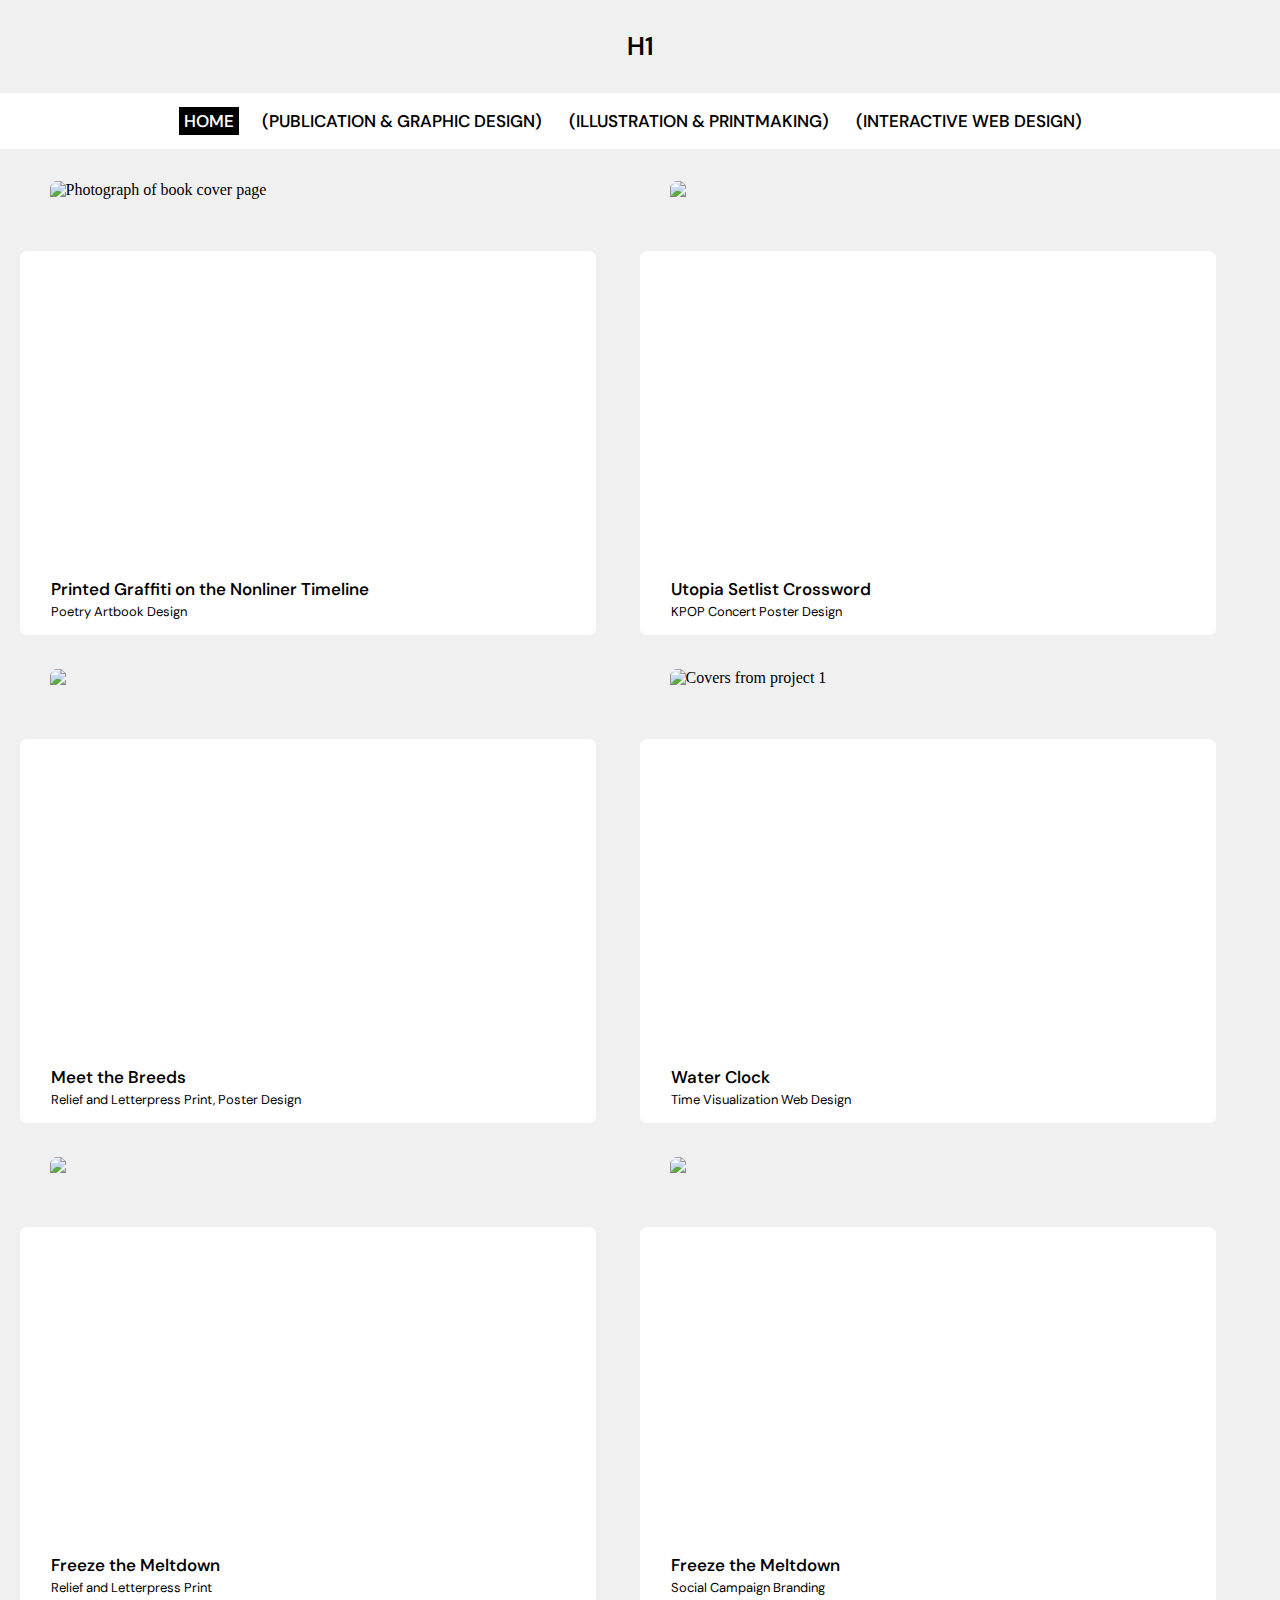
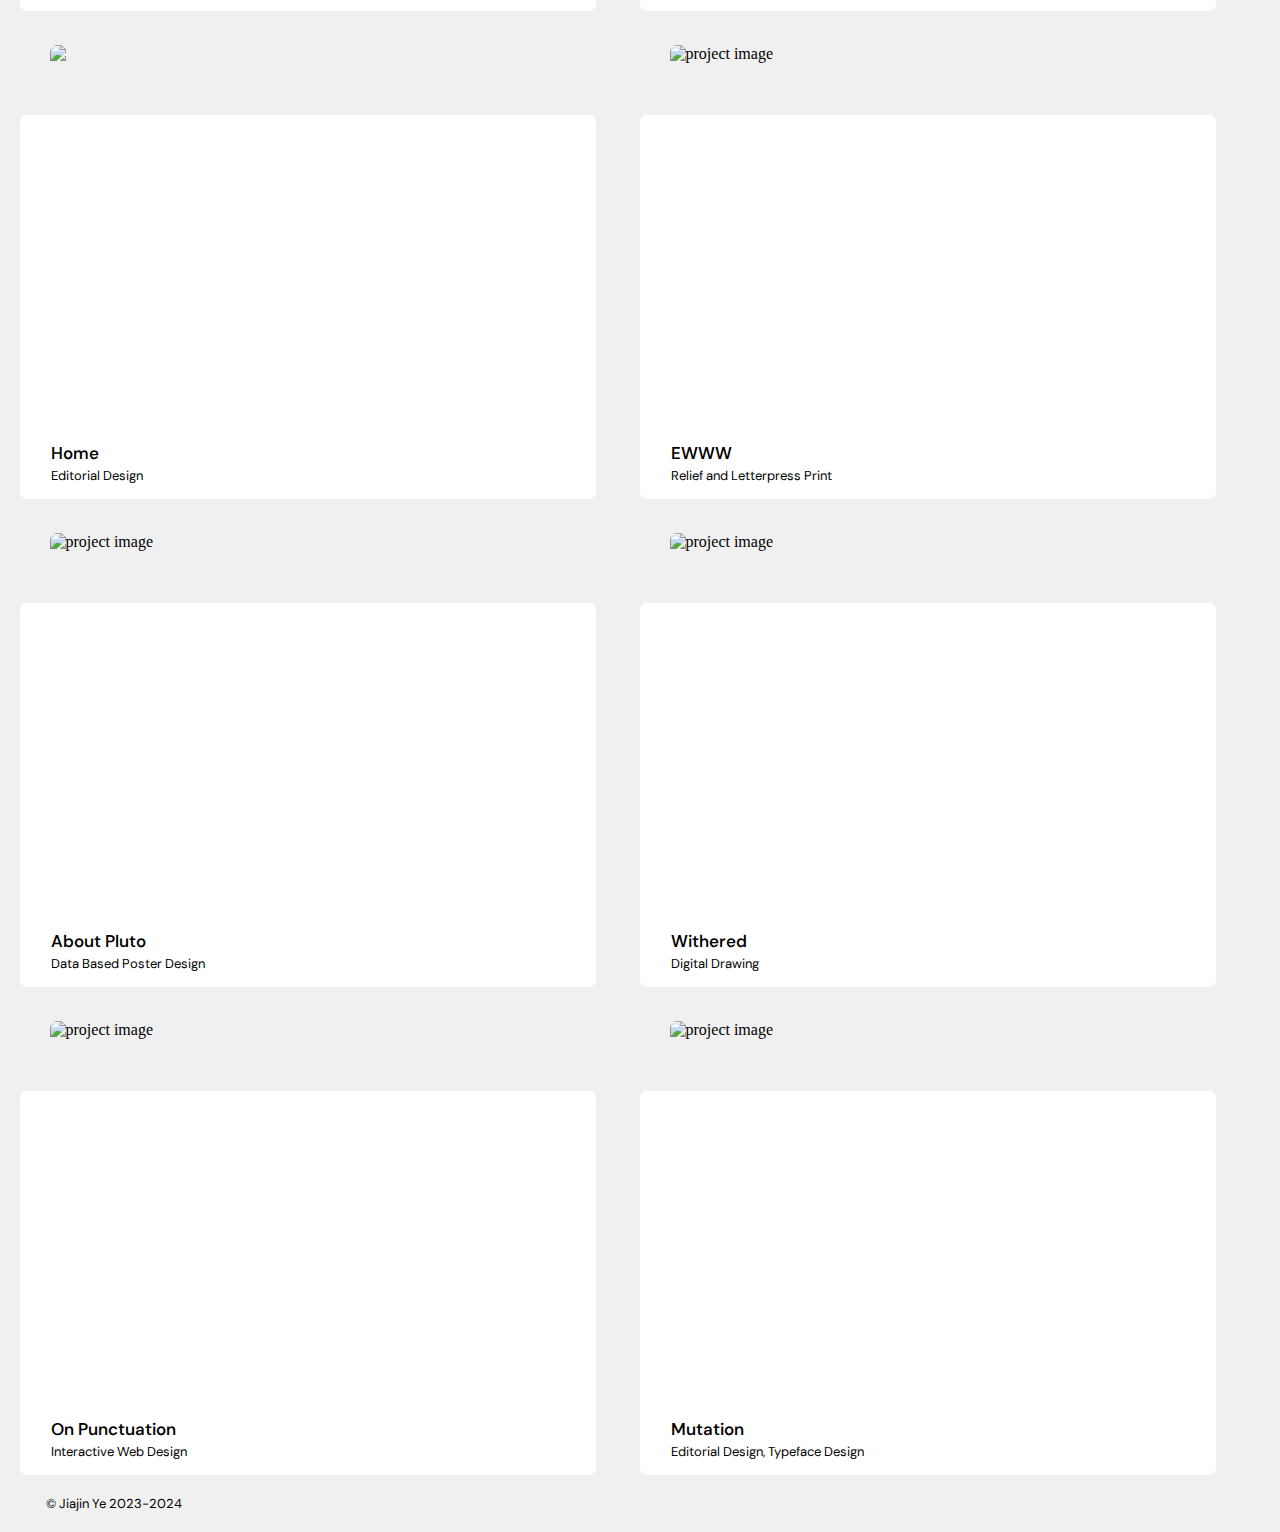
==== index.html @ 055fc0ec "remove" ====
<!DOCTYPE html>
<html>
    <head>
        <title>H1</title>
        <link rel="shortcut icon" type="image/png" href="images/favicon.png">
        <link rel="stylesheet" href="style.css">
        <link rel="stylesheet" href="style/reset.css">
        <link rel="preconnect" href="https://fonts.googleapis.com">
        <link rel="preconnect" href="https://fonts.gstatic.com" crossorigin>
        <link href="https://fonts.googleapis.com/css2?family=DM+Sans:ital,opsz,wght@0,9..40,100..1000;1,9..40,100..1000&display=swap" rel="stylesheet">
    </head>

<body>
    <!-- <div class="h1-container">
        <div class="h1-1"><span><h1>CORE2:<br>INTERACTION</h1></span></div> <div class="h1-2"><h1>CLASS HOMEPAGE</h1</div> <div class="h1-3"><h1>JIAJIN YE</h1></div>
    </div> -->

    <div class="heading-container">
        <a href="#"><h1>H1</h1></a>
    </div>

<div class="buttons">
    <input type="button" id="all" value="Home" onclick="showAll()">
    <input type="button" id="graphic" value="(Publication & Graphic Design)" onclick="showGraphics()">
    <input type="button" id="print" value="(Illustration & Printmaking)" onclick="showPrintmaking()">
    <input type="button" id="web" value="(Interactive Web Design)" onclick="showWeb()">
</div>

    <div class="entries">
    <div class="container">
        <!-- Printed_Graffiti -->
        <div class="card" id="gra-6">
            <div class="img">
                <a href="printed-graffiti/">
                    <img src="images/printed_graffiti.jpg" alt="Photograph of book cover page">
                </a>
            </div>
            <div class="text">
                    <div class="h2">
                        <h2>Printed Graffiti on the Nonliner Timeline</h2>
                    </div>
                <p>Poetry Artbook Design</p>
            </div>
        </div>

        <!-- Utopia_Poster -->
        <div class="card" id="gra-5">
            <div class="img">
                <a href="utopia-setlist-poster/">
                    <img src="images/utopia_setlist.jpg">
                </a>
            </div>
            <div class="text">
                <h2>Utopia Setlist Crossword</h2>
                <p>KPOP Concert Poster Design</p>
            </div>
        </div>

        <!-- Meet_the_ Breeds -->
        <div class="card" id="pmk-4">
            <div class="img">
                <a href="https://yyyzzx.github.io/core2-interaction/exercise-2/">
                    <img src="images/meet_the_breeds.jpg">
                </a>
            </div>
            <div class="text">
                <h2>Meet the Breeds</h2>
                <p>Relief and Letterpress Print, Poster Design</p>
            </div>
        </div>

        <!-- Water_Clock -->
        <div class="card" id="web-2">
            <div class="img">
                <a href="https://yyyzzx.github.io/on-punctuation/">
                    <img src="images/water_clock.gif" alt="Covers from project 1">
                </a>
            </div>
            <div class="text">
                <h2>Water Clock</h2></th>
                <p>Time Visualization Web Design</p>
            </div>
        </div>

        <!-- Freeze_the_Meltdown_PMK -->
        <div class="card" id="pmk-3">
            <div class="img">
                <a href="https://yyyzzx.github.io/core2-interaction/exercise-3/">
                    <img src="images/freeze_the_meltdown1.jpg">
                </a>
            </div>
            <div class="text">
                <h2>Freeze the Meltdown</h2></th>
                <p>Relief and Letterpress Print</p>
            </div>
        </div>

        <!-- Freeze_the_Meltdown_BRANDING -->
        <div class="card" id="gra-4">
            <div class="img">
                <a href="https://yyyzzx.github.io/core2-interaction/exercise-4/">
                    <img src="images/freeze_the_meltdown2.jpg">
                </a>
            </div>
            <div class="text">
                <h2>Freeze the Meltdown</h2></th>
                <p>Social Campaign Branding</p>
            </div>
        </div>

        <!-- Home -->
        <div class="card" id="gra-3">
            <div class="img">
                <a href="https://yyyzzx.github.io/core2-interaction/exercise-5/">
                    <img src="images/home.jpg">
                </a>
            </div>
            <div class="text">
                <h2>Home</h2>
                <p>Editorial Design</p>
            </div>
        </div>

        <!-- Ewww -->
        <div class="card" id="pmk-2">
            <div class="img">
                <a href="https://yyyzzx.github.io/i-was-there/">
                    <img src="images/ewww.jpg" alt="project image">
                </a>
            </div>
            <div class="text">
                <h2>EWWW</h2>
                <p>Relief and Letterpress Print</p>
            </div>
        </div>

        <!-- Pluto -->
        <div class="card" id="gra-2">
            <div class="img">
                <a href="https://yyyzzx.github.io/core2-interaction/exercise-6/">
                    <img src="images/pluto.jpg" alt="project image">
                </a>
            </div>
            <div class="text">
                    <h2>About Pluto</h2></th>
                <p>Data Based Poster Design</p>
            </div>
        </div>

        <!-- Petals -->
        <div class="card" id="pmk-1">
            <div class="img">
                <a href="https://yyyzzx.github.io/core2-interaction/exercise-7/">
                    <img src="images/petals.jpg" alt="project image">
                </a>
            </div>
            <div class="text">
                <h2>Withered</h2>
                <p>Digital Drawing</p>
            </div>
        </div>

        <!-- On_Punctuation -->
        <div class="card" id="web-1">
            <div class="img">
                <a href="https://yyyzzx.github.io/core2-interaction/exercise-8/">
                    <img src="images/on_punctuation.gif" alt="project image">
                </a>
            </div>
            <div class="text">
                <h2>On Punctuation</h2>
                <p>Interactive Web Design</p>
            </div>
        </div>

        <!-- Mutation -->
        <div class="card" id="gra-1">
            <div class="img">
                <a href="https://yyyzzx.github.io/core2-interaction/exercise-8/">
                    <img src="images/mutation.jpg" alt="project image">
                </a>
            </div>
            <div class="text">
                <h2>Mutation</h2>
                <p>Editorial Design, Typeface Design</p>
            </div>
        </div>

        <!--
        <div class="card">
            <div class="img">
                <a href="#">
                    <img src="images/project-img.GIF" alt="project image">
                </a>
            </div>
            <div class="text">
                <table>
                    <tr>
                        <th><h3>Project 8</h3></th>
                        <th><div class="right"><h3>November 7<sup>th</sup>-13<sup>th</sup></h3></div></th>
                    </tr>
                </table>
                <h2>Project Name</h2>
                <p>Description.</p>
            </div>
        </div>
        -->
    </div>
    <footer>
        <p>© Jiajin Ye 2023-2024</p>
    </footer>
<script src="script.js"></script>
</body>
</html>
---- style.css ----
@font-face {
    font-family: Optima;
    src: url(/fonts/Optima.ttc)
}

body {
    background-color: rgb(240, 240, 240);
}

.heading-container {
    margin: 30px 20px 30px 20px;
}

h1 {
    font-family: "DM Sans", sans-serif;
    font-size: 2vw;
    word-spacing: 0px;
    font-weight: 600;
    text-transform: uppercase;
    text-align: center;
}

header {
    height:80px;
    width: 100%;
    z-index: 2;
    align-items: center;
    text-align: center;
}

header li {
    display: inline;
    color: black;
    margin: 0 8vw;
    font-family: "Optima", sans-serif;
    font-size: 11pt;
    vertical-align: middle;
}

.homepage {
    background-color: white;
    border: 2px black dotted;
    padding: 13px;
}

.about,
.references {
    background-color: white;
    border: none;
    padding: 15px;
    margin-top: 16px;
    cursor: pointer;
}

.container {
    margin-top: 30px;
    width: 100vw;
    position: relative;
    display: flex;
    justify-content: center;
    align-items: center;
    flex-wrap: wrap;
    width: calc(100vw  - 15px);
    left: -15px;
    /* padding: 4vw 0 0 0; */
}

.card {
    position: relative;
    /* width: 28.5vw;
    height: 19vw; */
    width: 45vw;
    height: 30vw;
    background-color: white;
    margin: 52px 22px;
    border-radius: 7px;
    /* box-shadow: 0 10px 10px rgba(0, 0, 0, 0.2); */
    transition: 0.5s;
    display: block;
}

.card:hover {
    box-shadow: 0 15px 15px rgba(0, 0, 0, 0.2);
}

.img {
    position: relative;
    width: 45vw;
    height: 30vw;
    border-radius: 7px;
    overflow: hidden;
    top: -70px;
    left: 30px;
    /* box-shadow: 0 10px 10px rgba(0, 0, 0, 0.15); */
}

.img img {
    width: 100%;
    transition: 0.5s;
}

.img img:hover {
    scale: 1.05;
    transition: 0.5s;
}

.text {
    /* position: relative; */
    /* top: -30px; */
    margin: -60px 30px 0 30px;
    padding: 0px 0;
    /* text-align: center; */
    color: black;
    /* visibility: hidden; */
    /* opacity: 0; */
    /* transition: 0.5s ease-in-out; */
}

.text p, footer {
    font-family: "DM sans", sans-serif;
    /* font-style: italic; */
    text-align: left;
    /* margin-top: 10px; */
    font-size: 13px;
    color: black;
    padding: 0 1px;
}

h2 {
    font-family: "DM sans", sans-serif;
    font-optical-sizing: normal;
    font-weight: 560;
    padding: 2px 1px;
    font-size: 17px;
    line-height: 20px;
    margin: 2px 0;
    display: inline-block;
    text-align: left;
    transition: 0.5s;
}

h2:hover {
    background-color: black;
    color: white;
    padding: 2px 1px;
    cursor: pointer;
    transition: 0.5s;
}

.buttons {
    display: flex;
    align-items: center;
    justify-content: center;
    background-color: white;
    padding: 10px 0;
    margin-bottom: 50px;
}

#projects, #all, #graphic, #print, #web  {
    margin-right: 1.2vw;
}

input[type=button] {
    font-family: "DM sans", sans-serif;
    font-optical-sizing: normal;
    font-weight: 560;
    font-size: 17px;

    text-transform: uppercase;
    text-align: center;
    color: black;
    padding: 3px 5px;
    margin: 4px 2px;
    /* border-radius: 30px;
    border: 2px black solid; */
    transition: 0.5s;
}

input[type=button]:hover, #all {
    background-color: black;
    color: white;
    transition: 0.5s;
    cursor: pointer;
}

footer {
    display: flex;
    justify-content: start;
    margin: -32px 0 20px 45px;
}

@media (max-width: 1030px) {
    .heading-container {
        margin: 30px 20px;
    }
    h1 {
        font-size: 7vw;
        text-align: left;
        margin-left: calc(6.5vw - 15px);
        font-weight: 700;
    }
    h2 {
        font-family: "DM sans", sans-serif;
        font-optical-sizing: normal;
        font-weight: 560;
        padding: 2px 1px;
        font-size: 27px;
        line-height: 35px;
        margin: 2px 0;
    }
    .card, .img {
        width: 87vw;
        height: 58vw;
    }
    .card {
        margin: 60px 0px;
    }
    .img {
        top: -90px;
        left: 30px;
        /* box-shadow: 0 10px 10px rgba(0, 0, 0, 0.15); */
    }
    .buttons {
        padding-left: calc(13vw / 2);
        justify-content: start;
        flex-direction: column;
        justify-content: start;
        align-items: start;
        padding-top: 20px 0;
        margin-bottom: 60px;
    }
    input[type=button] {
        padding: 2px 1px;
        font-size: 27px;
        padding: 3px 5px;
        margin: 8px 2px;
    }
    #graphic, #web, #print {
        position: relative;
        /* left: 10px; */
    }
    .container {
        left: -15px;
        width: 100vw;
    }
    .text p, footer{
        font-size: 19px;
    }
    .text {
        margin: -82px 30px 0 30px;
    }
    footer {
        margin: -20px 0 40px calc(6.5vw - 15px);
    }
}

@media (max-width: 760px) {

}
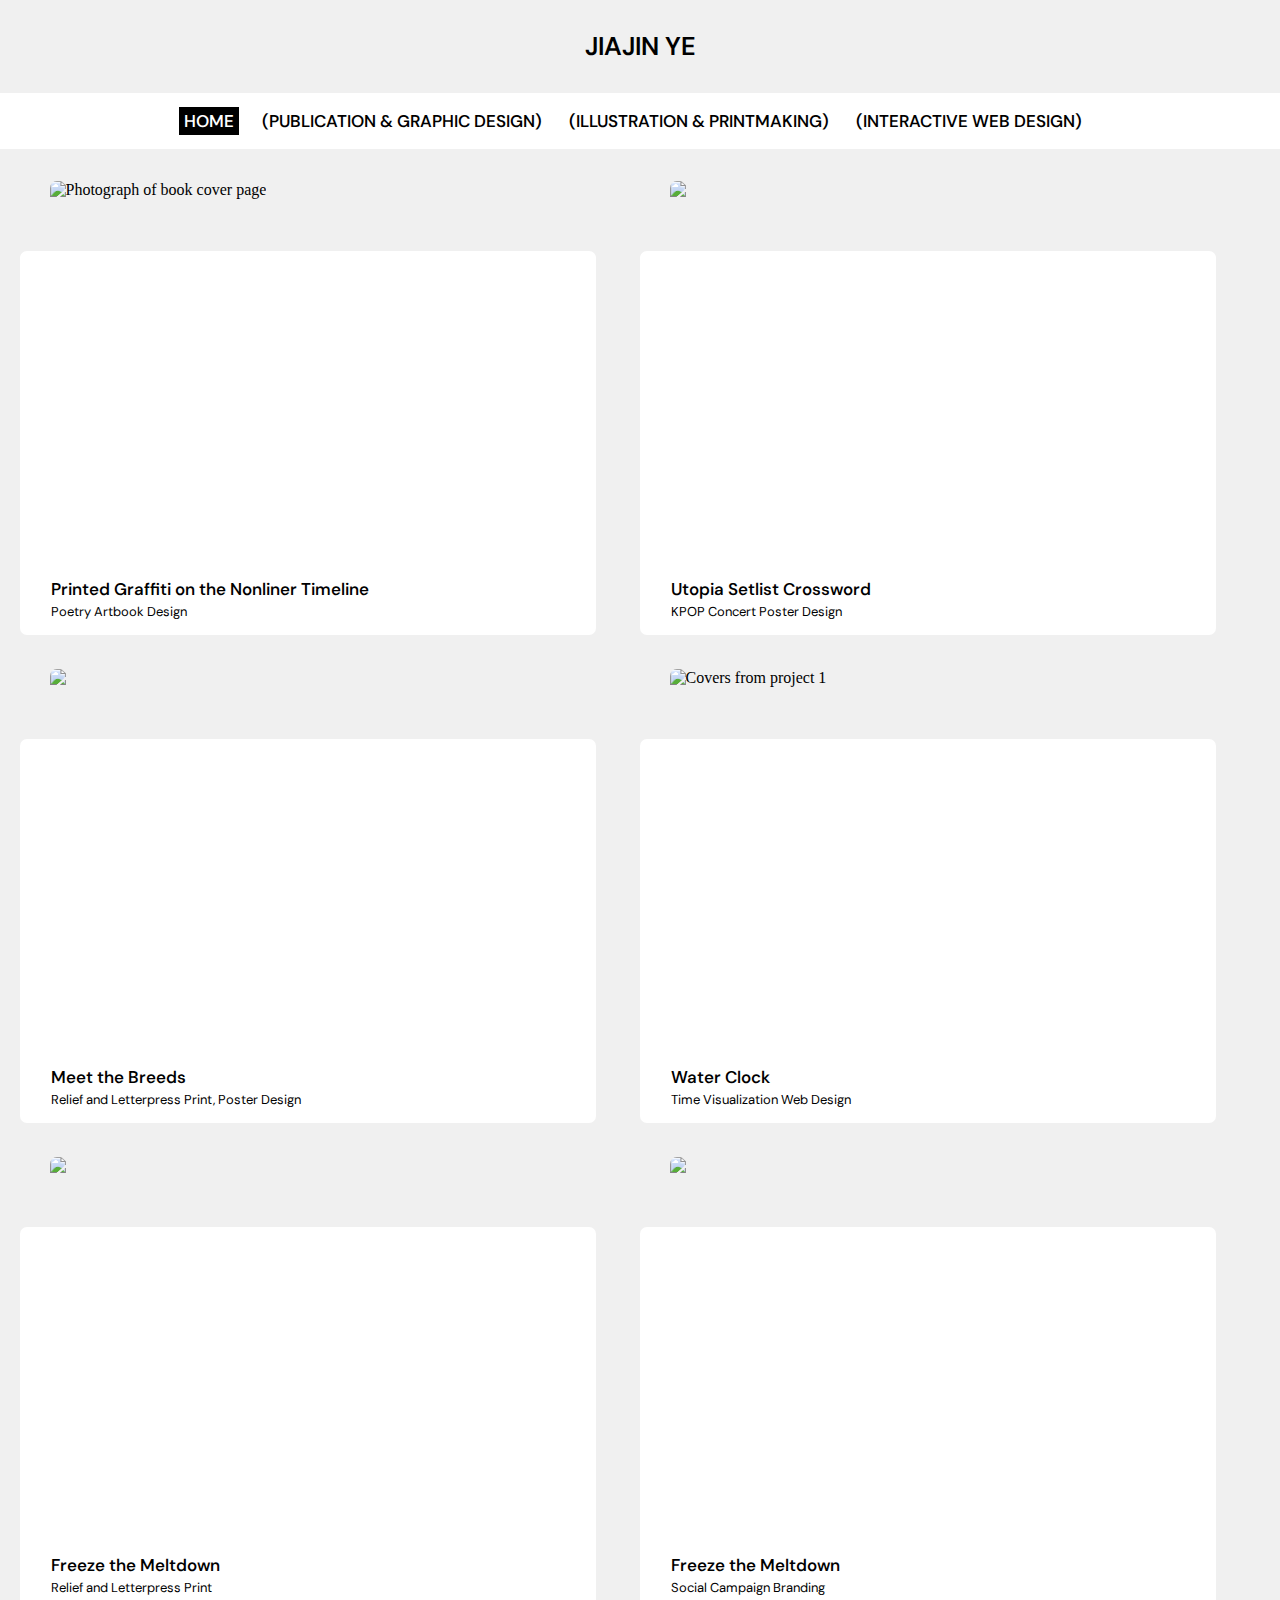
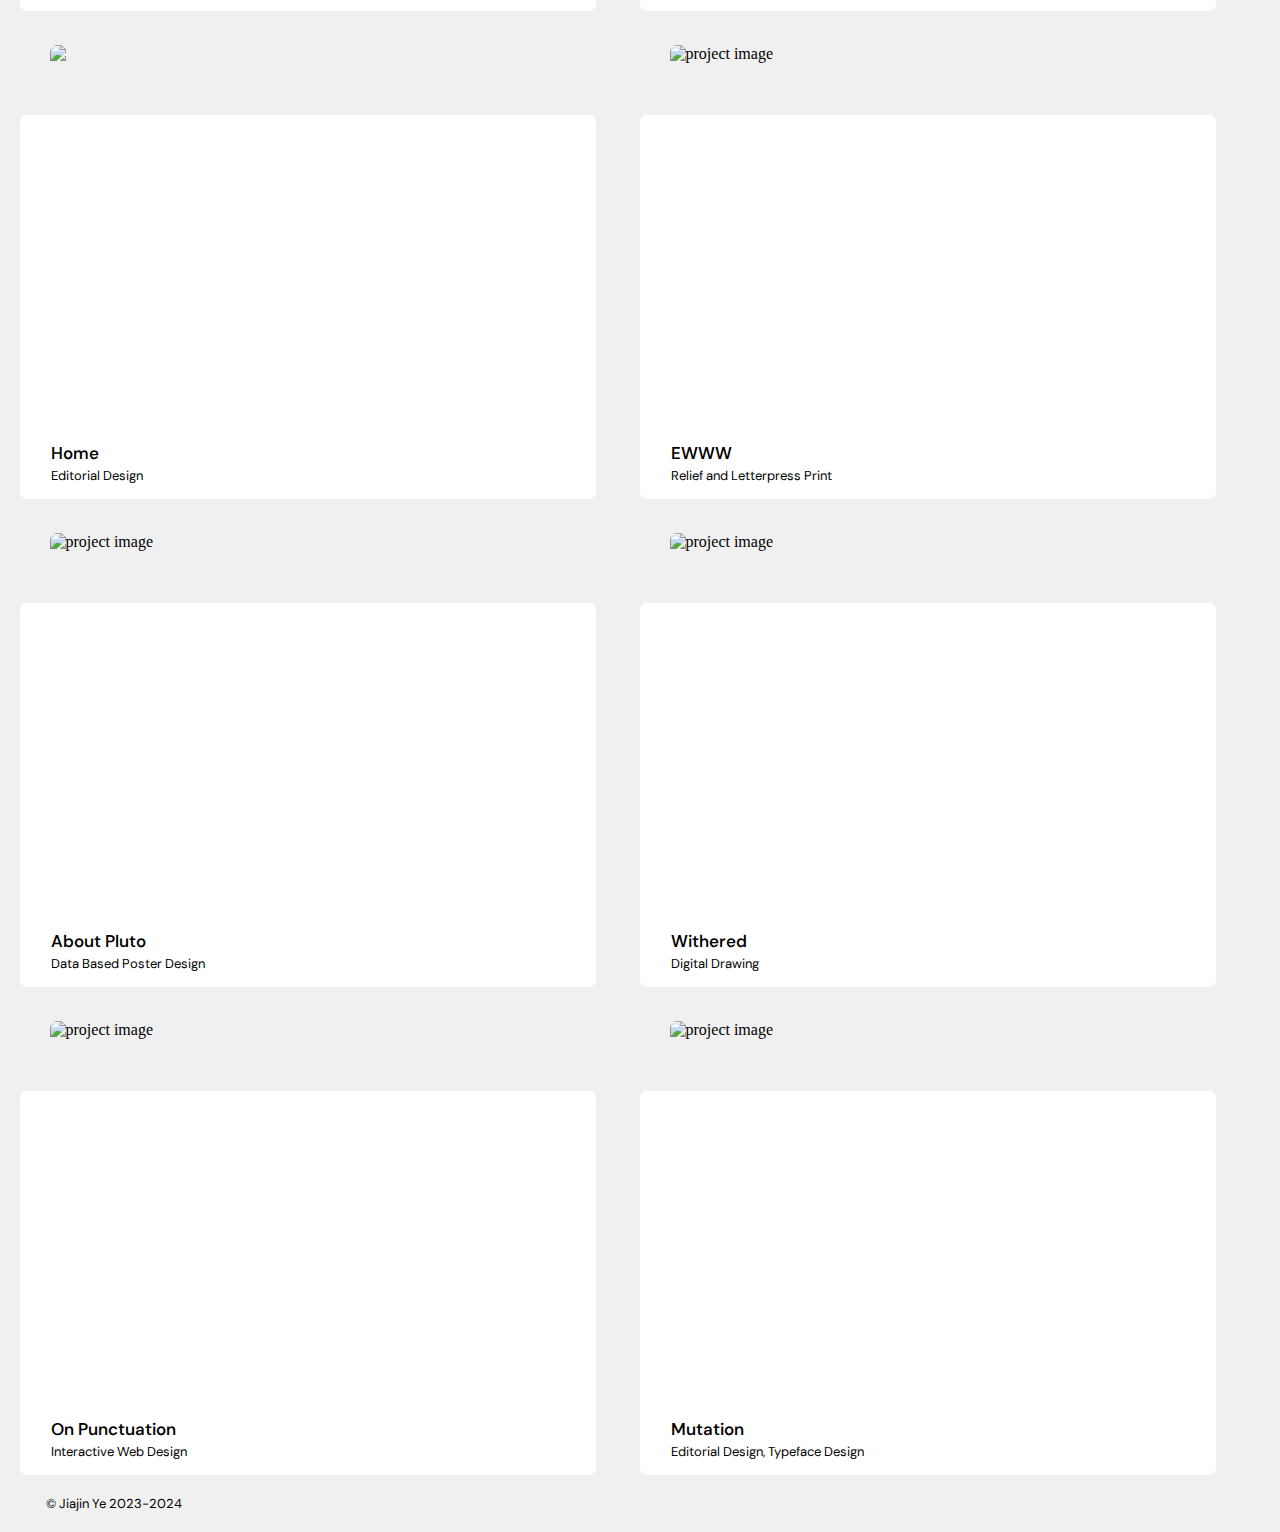
==== commit 827b9c01: "index" ====
--- a/index.html
+++ b/index.html
@@ -1,7 +1,7 @@
 <!DOCTYPE html>
 <html>
     <head>
-        <title>H1</title>
+        <title>Jiajin Ye</title>
         <link rel="shortcut icon" type="image/png" href="images/favicon.png">
         <link rel="stylesheet" href="style.css">
         <link rel="stylesheet" href="style/reset.css">
@@ -16,7 +16,7 @@
     </div> -->
 
     <div class="heading-container">
-        <a href="#"><h1>H1</h1></a>
+        <a href="#"><h1>Jiajin Ye</h1></a>
     </div>
 
 <div class="buttons">
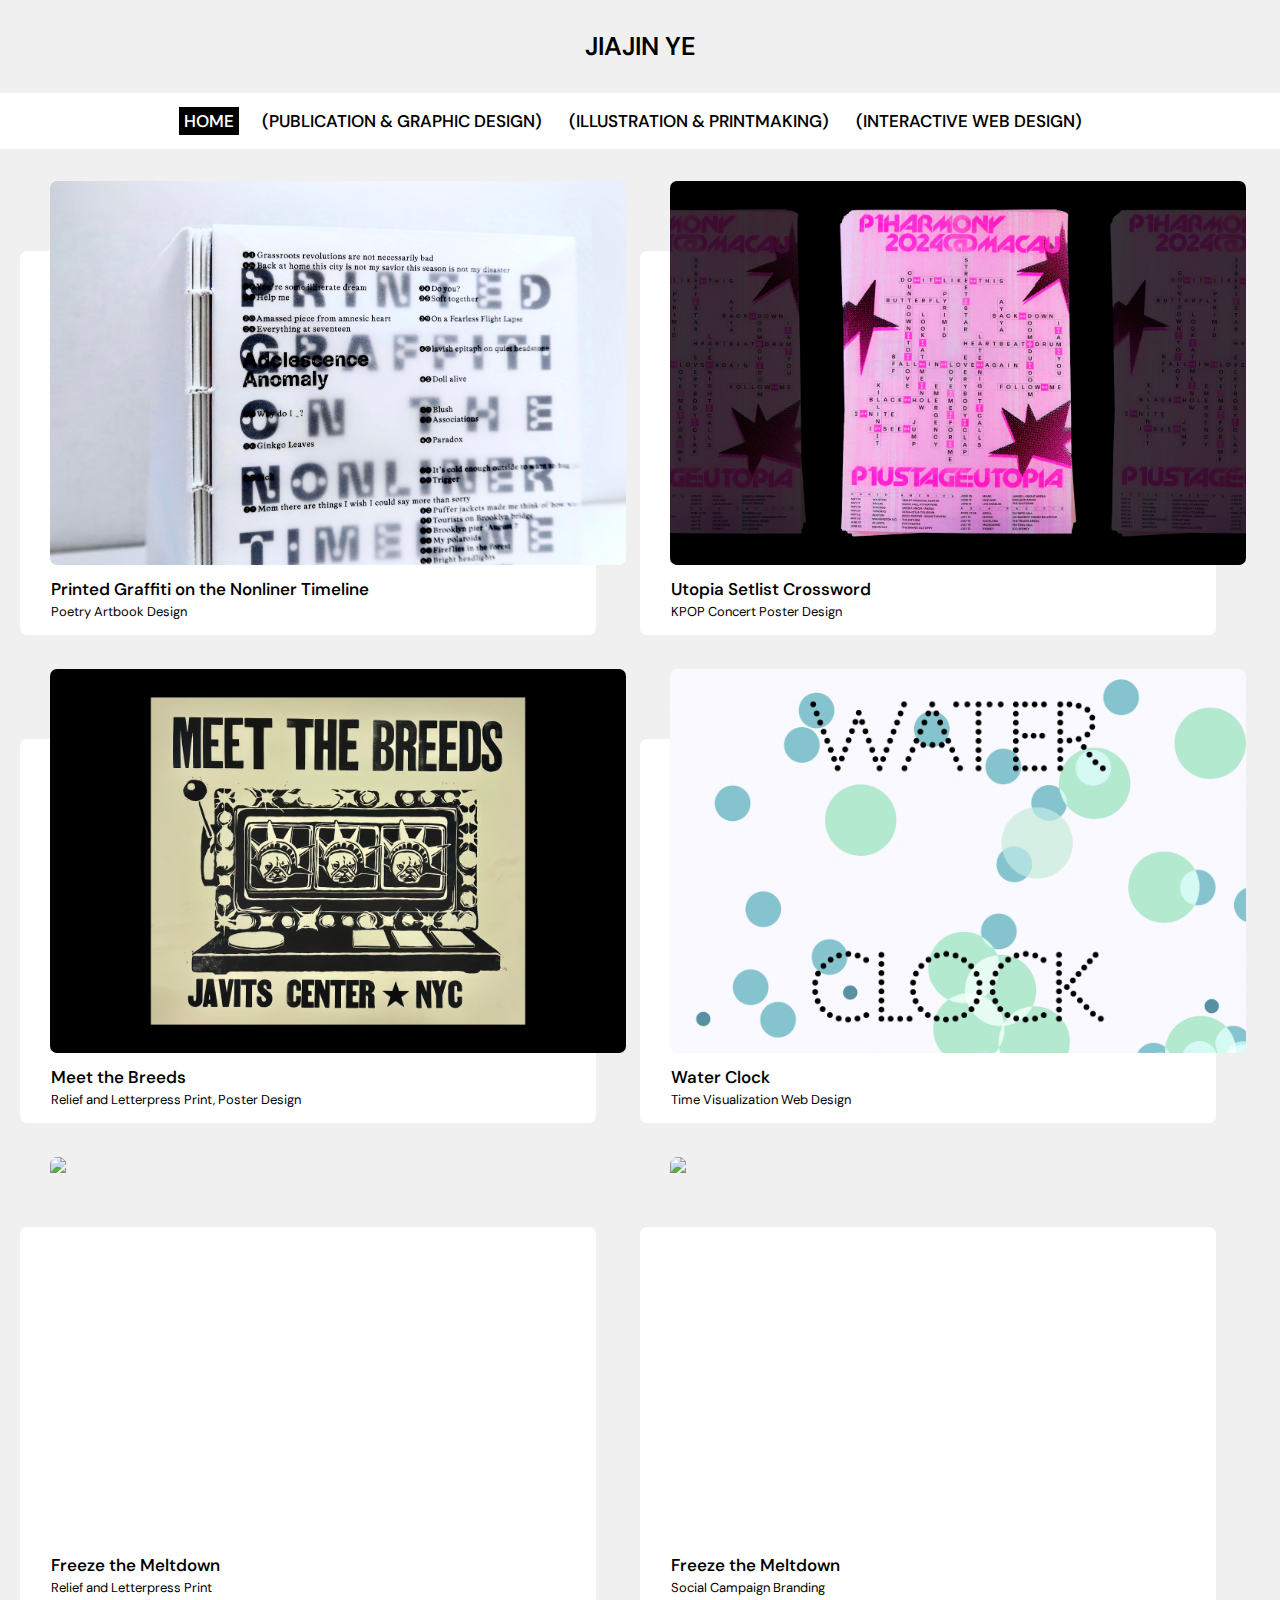
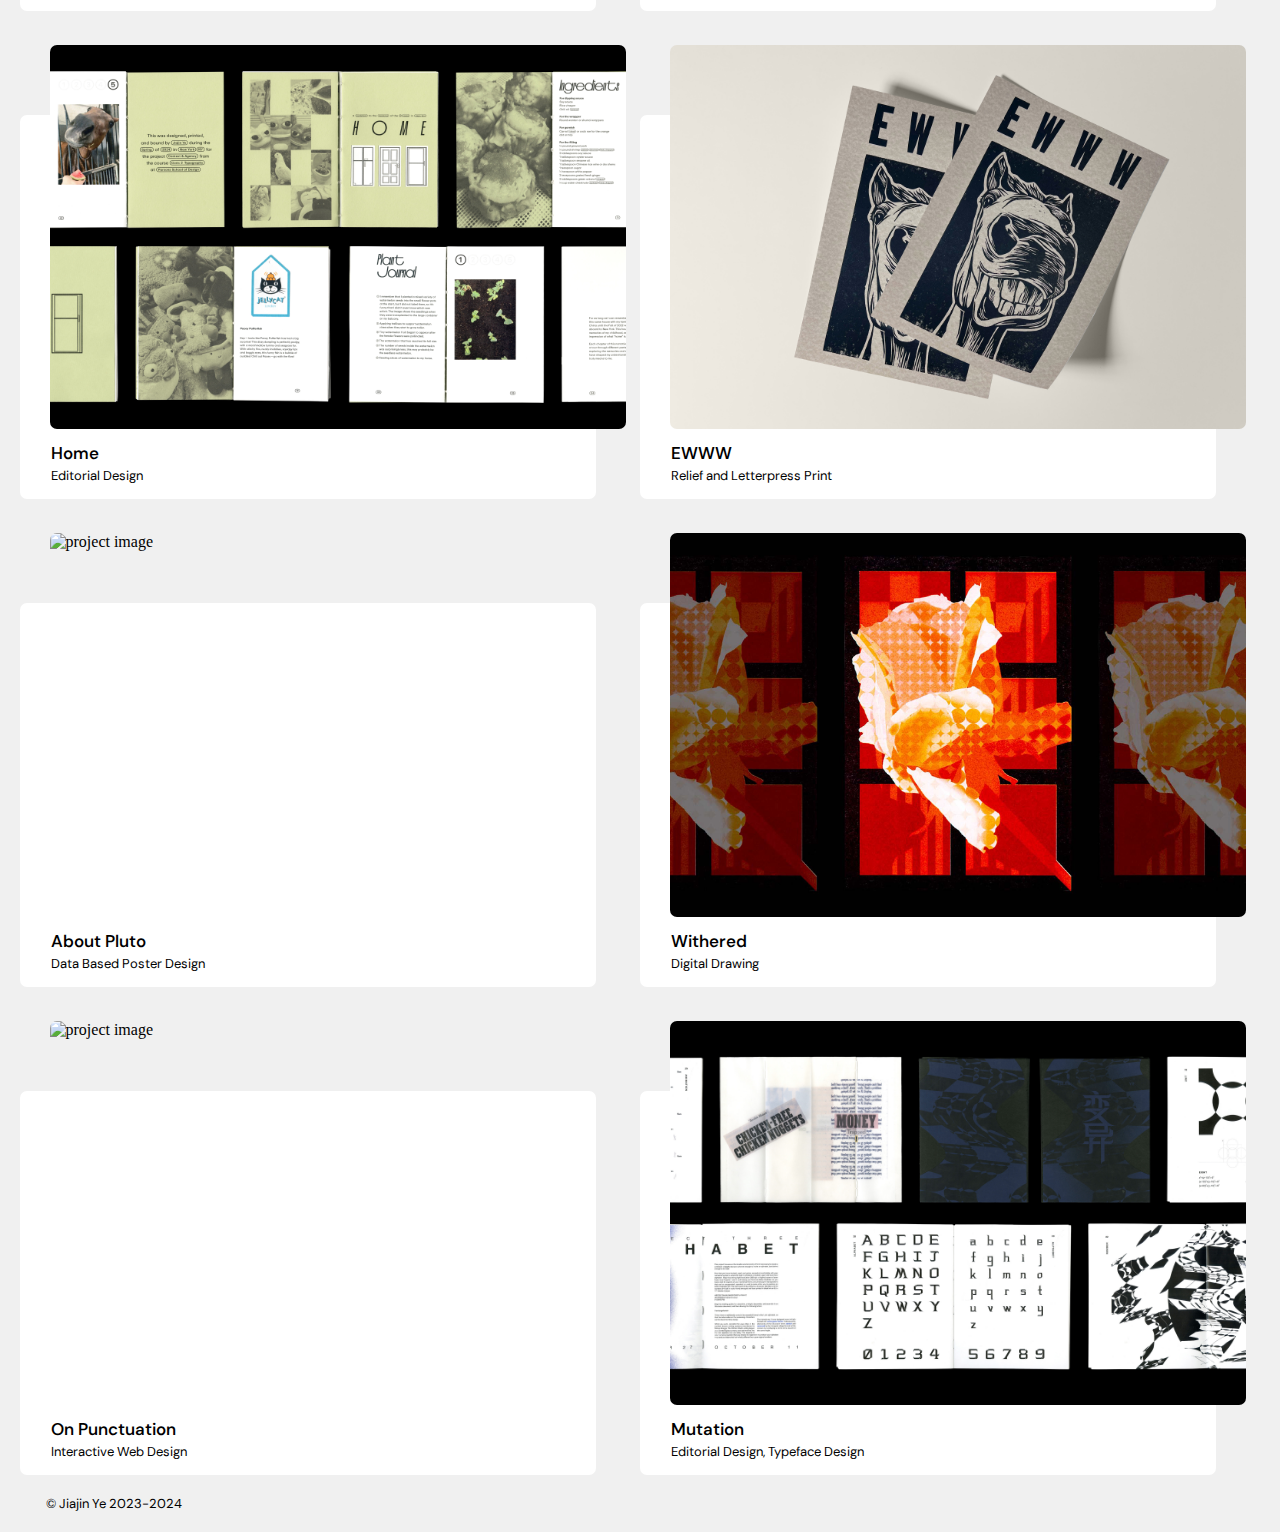
==== commit 8c8b8b96: "Update index.html" ====
--- a/index.html
+++ b/index.html
@@ -125,7 +125,7 @@
         <div class="card" id="pmk-2">
             <div class="img">
                 <a href="https://yyyzzx.github.io/i-was-there/">
-                    <img src="images/ewww.jpg" alt="project image">
+                    <img src="images/ew.jpg" alt="project image">
                 </a>
             </div>
             <div class="text">
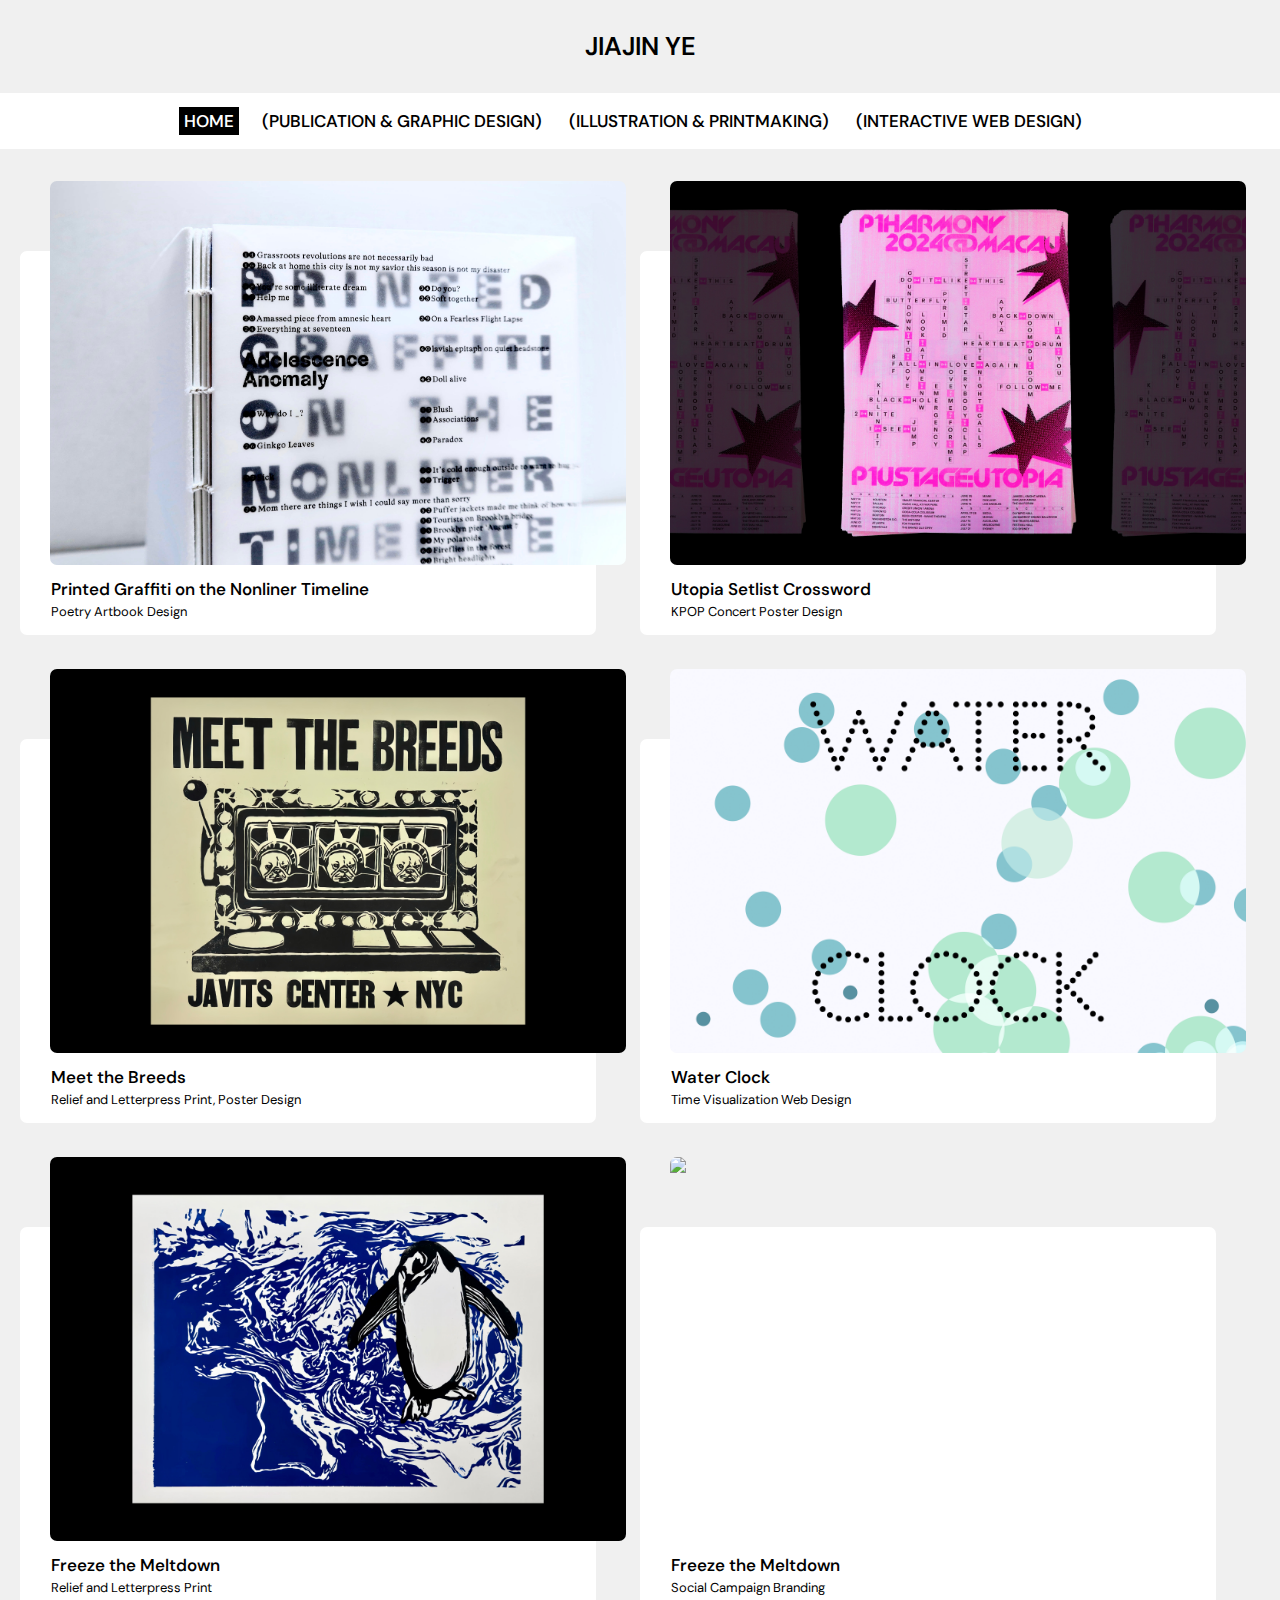
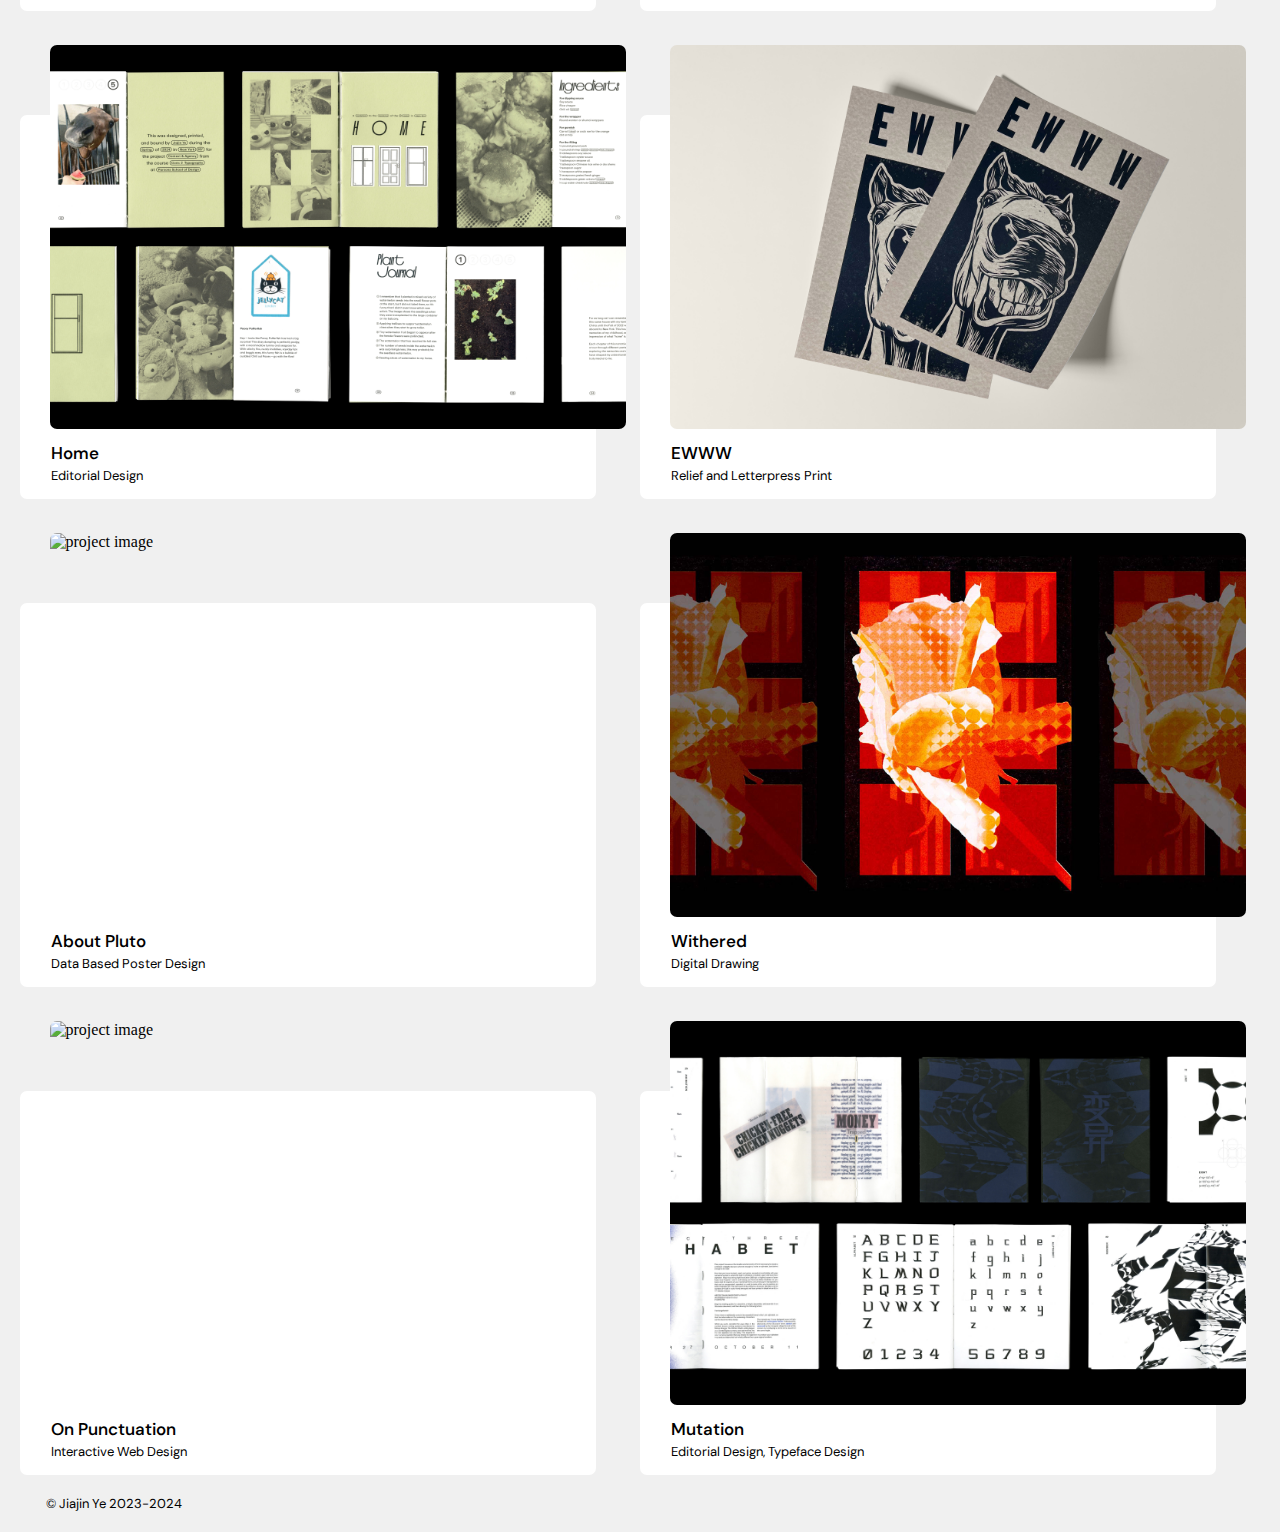
==== commit 6c09e8ea: "Update index.html" ====
--- a/index.html
+++ b/index.html
@@ -86,7 +86,7 @@
         <div class="card" id="pmk-3">
             <div class="img">
                 <a href="https://yyyzzx.github.io/core2-interaction/exercise-3/">
-                    <img src="images/freeze_the_meltdown1.jpg">
+                    <img src="images/ftm1.jpg">
                 </a>
             </div>
             <div class="text">
@@ -164,7 +164,7 @@
         <div class="card" id="web-1">
             <div class="img">
                 <a href="https://yyyzzx.github.io/core2-interaction/exercise-8/">
-                    <img src="images/on_punctuation.gif" alt="project image">
+                    <img src="https://yyyzzx.github.io/core2-interaction/images/project-1.gif" alt="project image">
                 </a>
             </div>
             <div class="text">
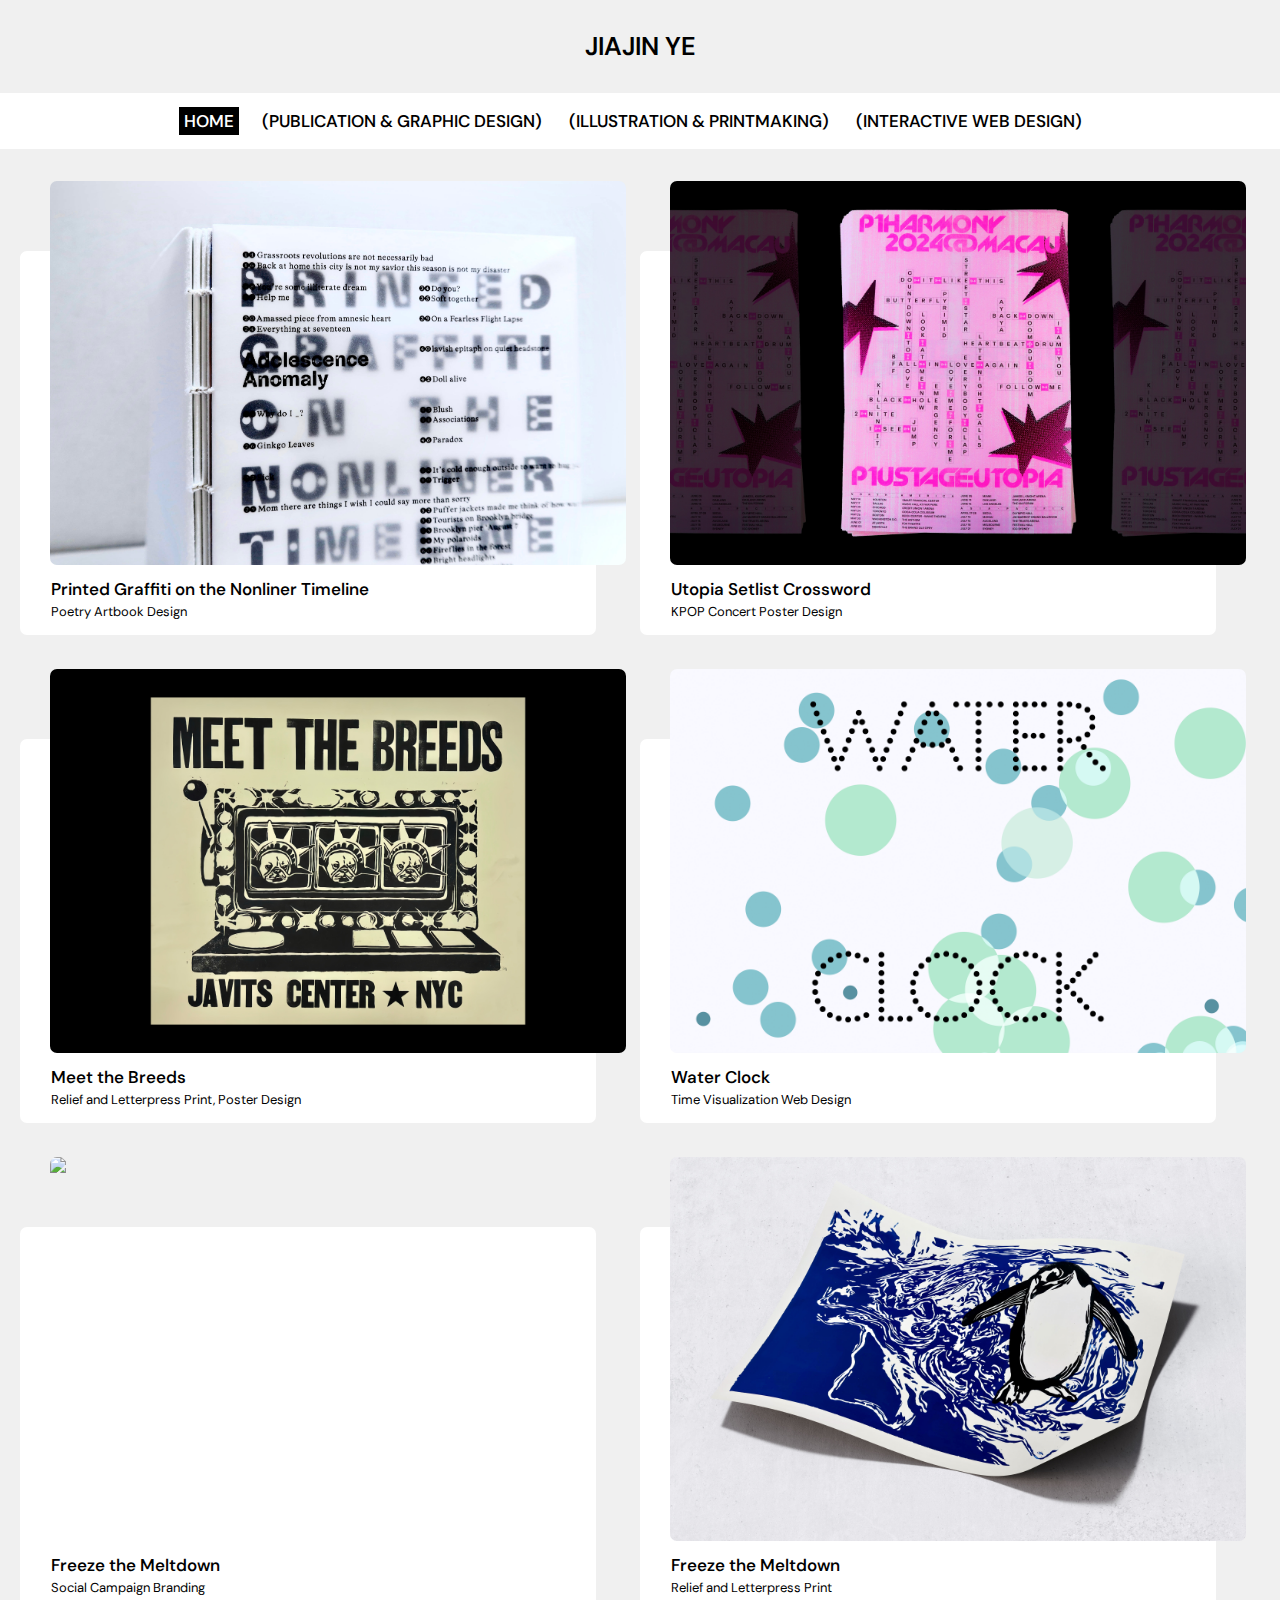
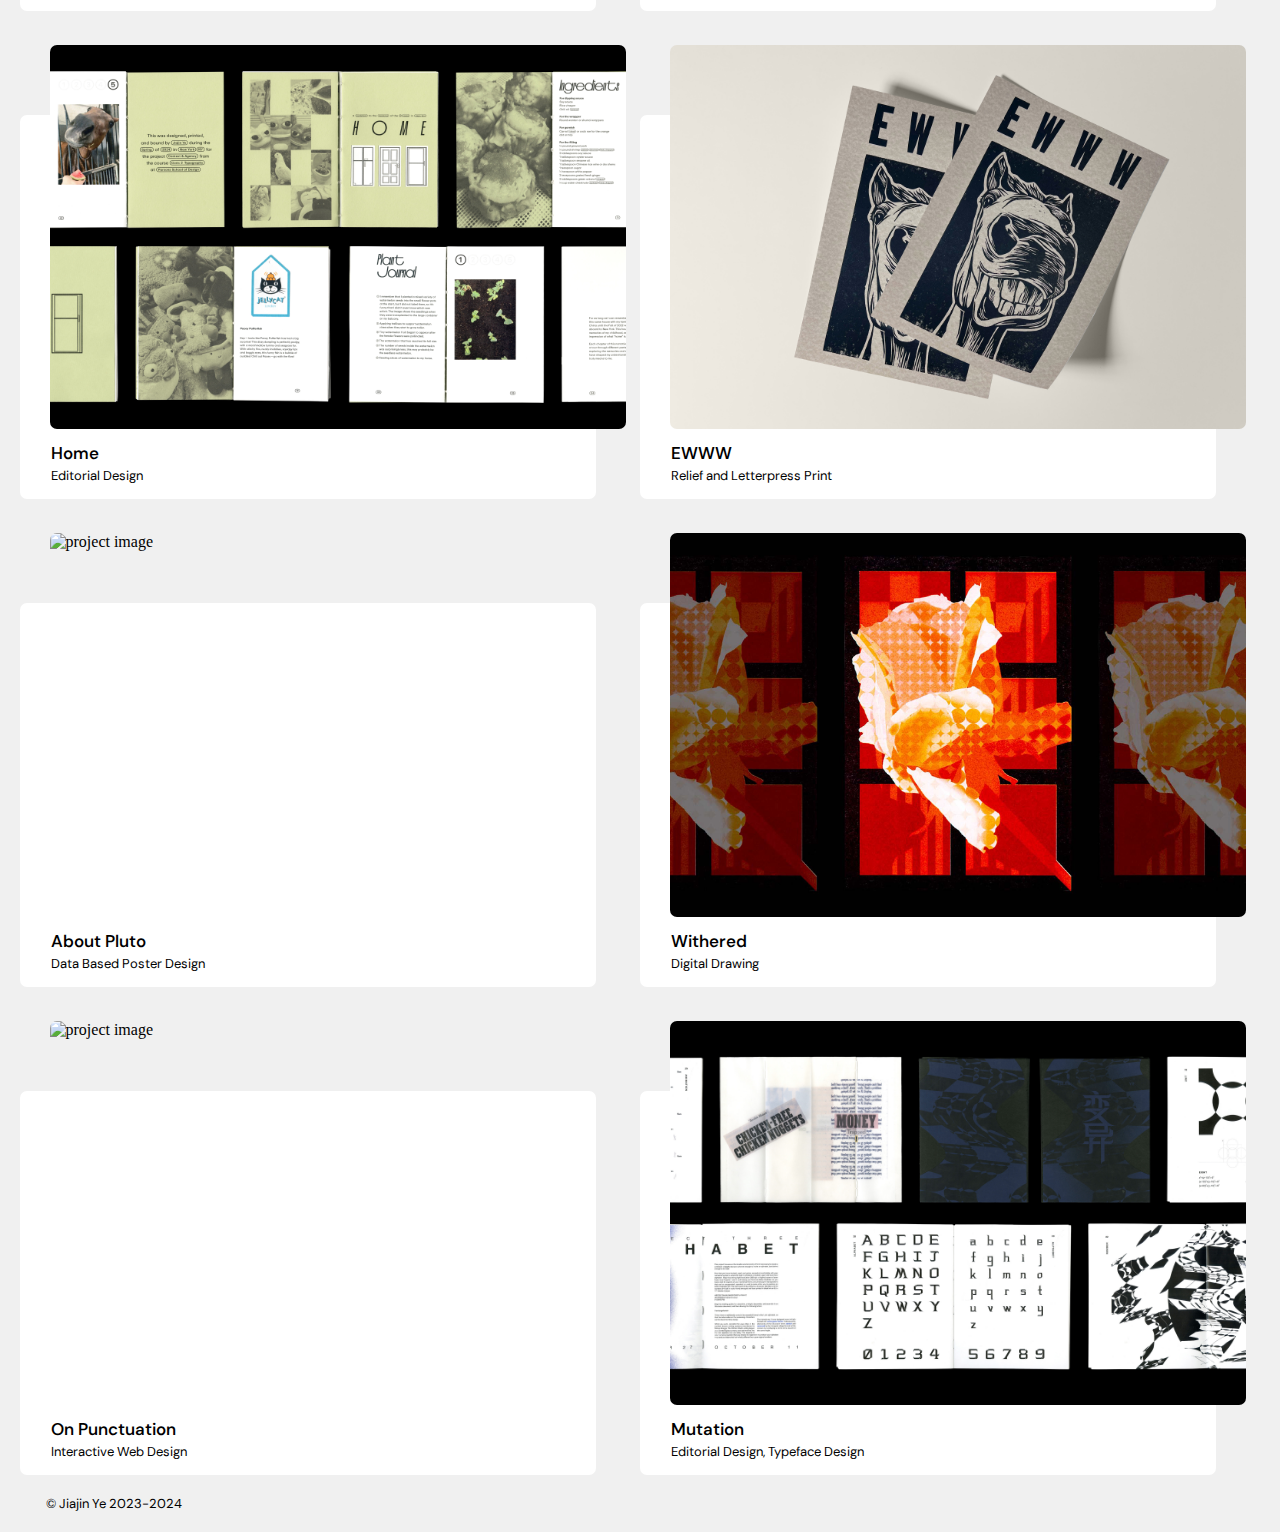
==== commit 918bac9d: "Update index.html" ====
--- a/index.html
+++ b/index.html
@@ -81,6 +81,19 @@
                 <p>Time Visualization Web Design</p>
             </div>
         </div>
+        
+        <!-- Freeze_the_Meltdown_BRANDING -->
+        <div class="card" id="gra-4">
+            <div class="img">
+                <a href="https://yyyzzx.github.io/core2-interaction/exercise-4/">
+                    <img src="images/freeze_the_meltdown2.jpg">
+                </a>
+            </div>
+            <div class="text">
+                <h2>Freeze the Meltdown</h2></th>
+                <p>Social Campaign Branding</p>
+            </div>
+        </div>
 
         <!-- Freeze_the_Meltdown_PMK -->
         <div class="card" id="pmk-3">
@@ -92,19 +105,6 @@
             <div class="text">
                 <h2>Freeze the Meltdown</h2></th>
                 <p>Relief and Letterpress Print</p>
-            </div>
-        </div>
-
-        <!-- Freeze_the_Meltdown_BRANDING -->
-        <div class="card" id="gra-4">
-            <div class="img">
-                <a href="https://yyyzzx.github.io/core2-interaction/exercise-4/">
-                    <img src="images/freeze_the_meltdown2.jpg">
-                </a>
-            </div>
-            <div class="text">
-                <h2>Freeze the Meltdown</h2></th>
-                <p>Social Campaign Branding</p>
             </div>
         </div>
 
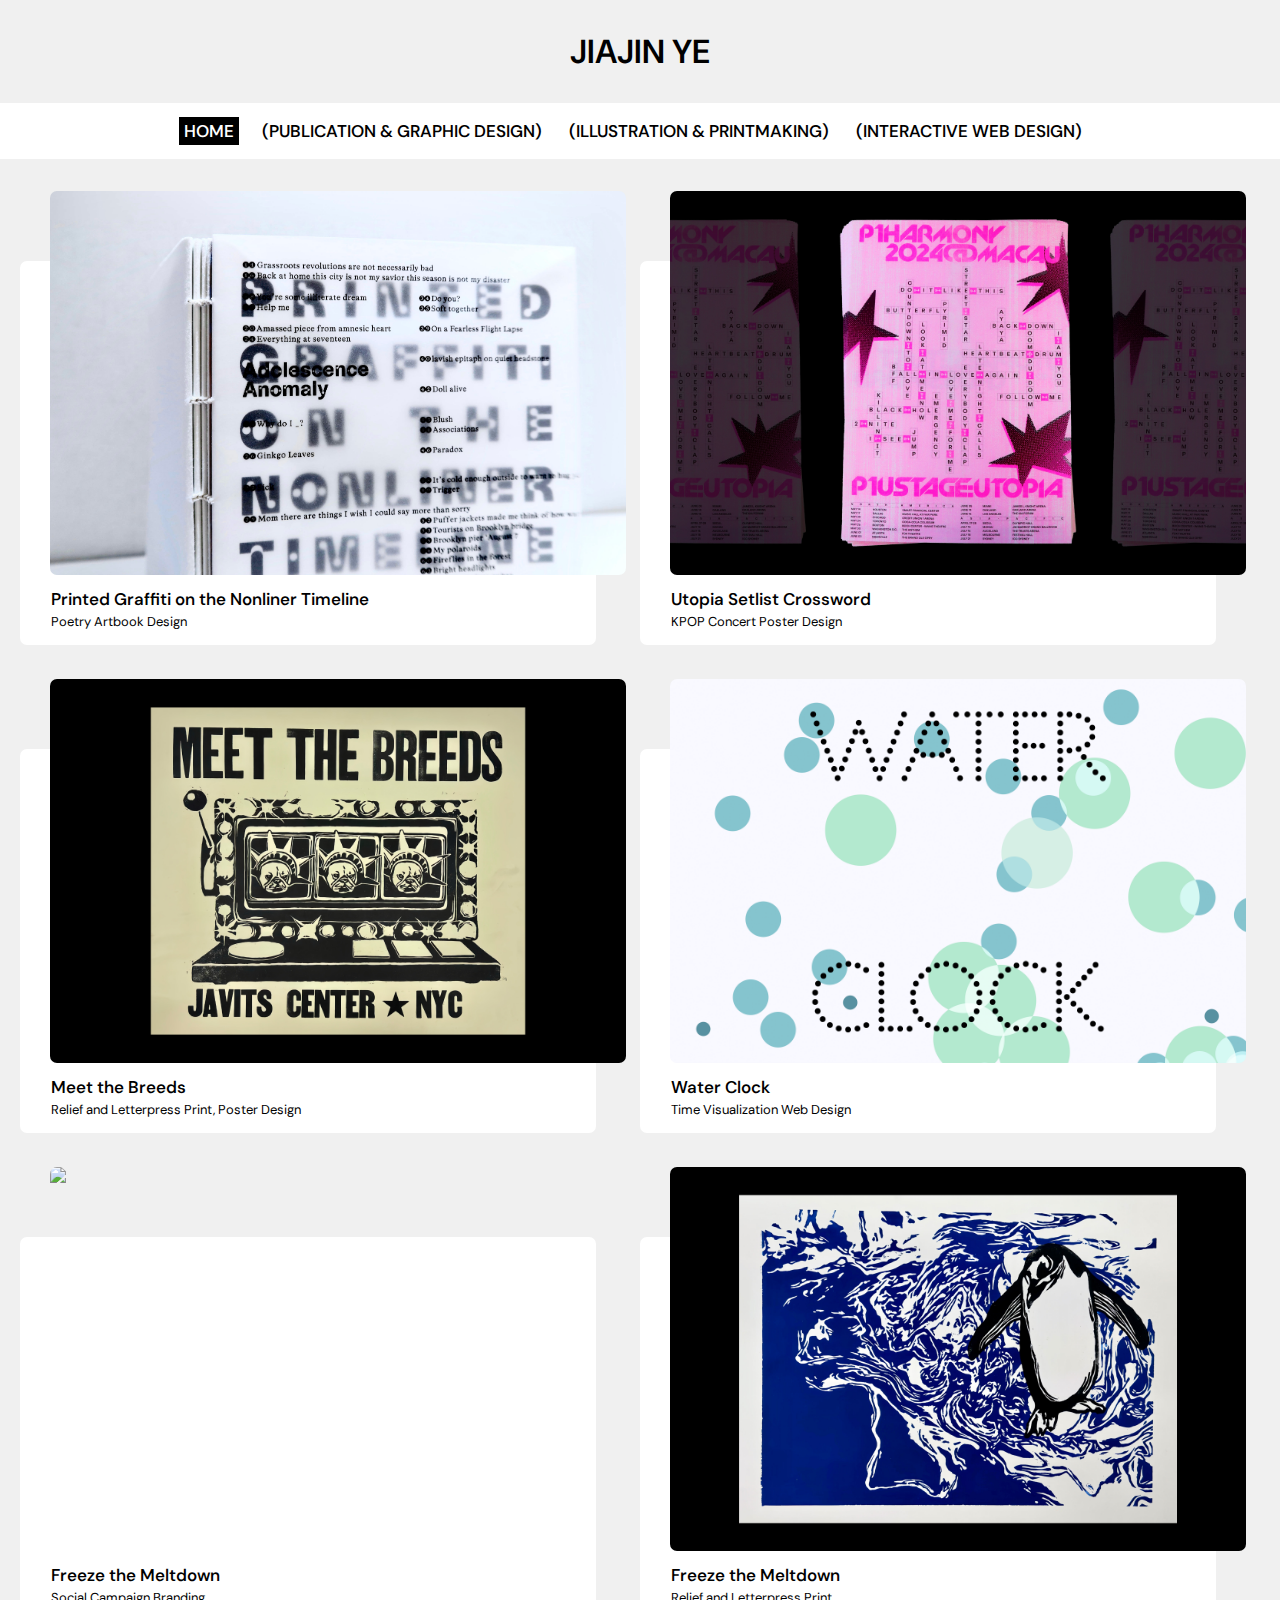
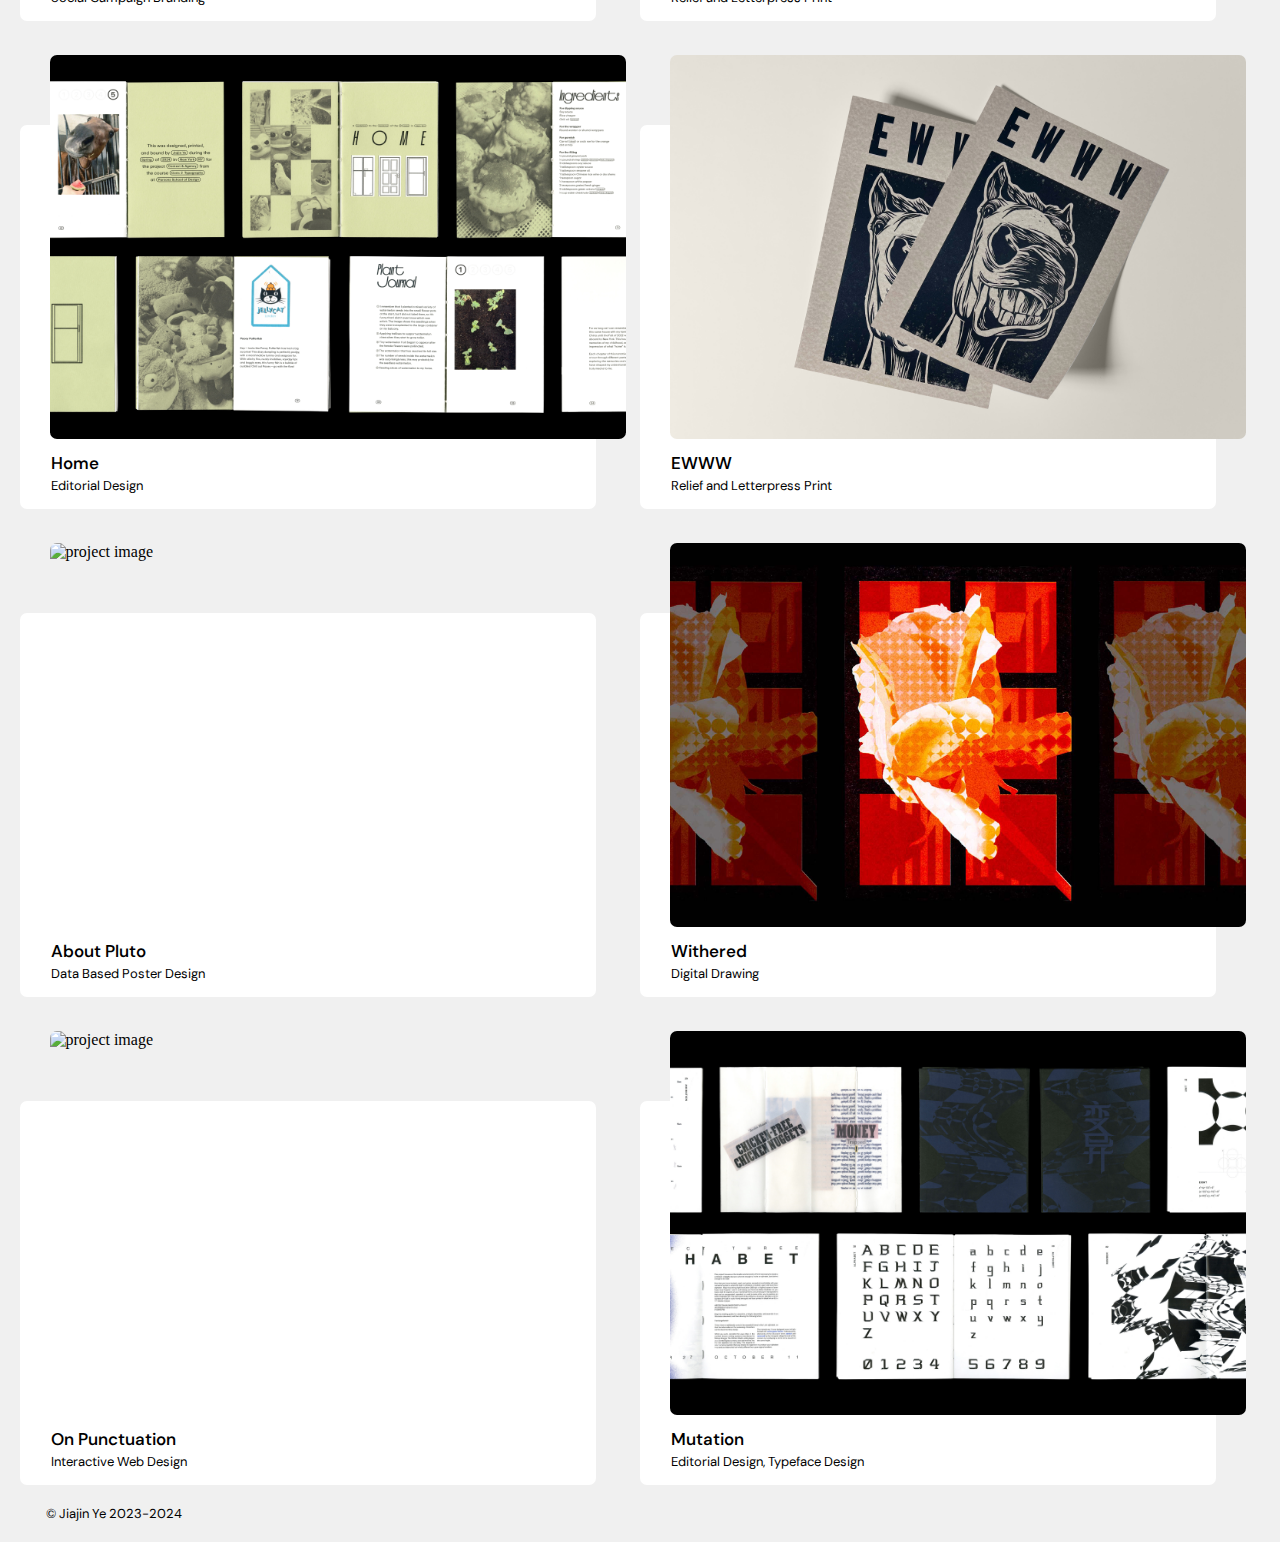
==== commit c9627e88: "link" ====
--- a/index.html
+++ b/index.html
@@ -85,7 +85,7 @@
         <!-- Freeze_the_Meltdown_BRANDING -->
         <div class="card" id="gra-4">
             <div class="img">
-                <a href="https://yyyzzx.github.io/core2-interaction/exercise-4/">
+                <a href="freeze-the-meltdown-branding/">
                     <img src="images/freeze_the_meltdown2.jpg">
                 </a>
             </div>
--- a/style.css
+++ b/style.css
@@ -13,7 +13,7 @@
 
 h1 {
     font-family: "DM Sans", sans-serif;
-    font-size: 2vw;
+    font-size: clamp(25pt, 2.2vw, 45pt);
     word-spacing: 0px;
     font-weight: 600;
     text-transform: uppercase;
@@ -194,6 +194,7 @@
         margin: 30px 20px;
     }
     h1 {
+        /* font-size: clamp(25pt, 2.2vw, 45pt); */
         font-size: 7vw;
         text-align: left;
         margin-left: calc(6.5vw - 15px);
